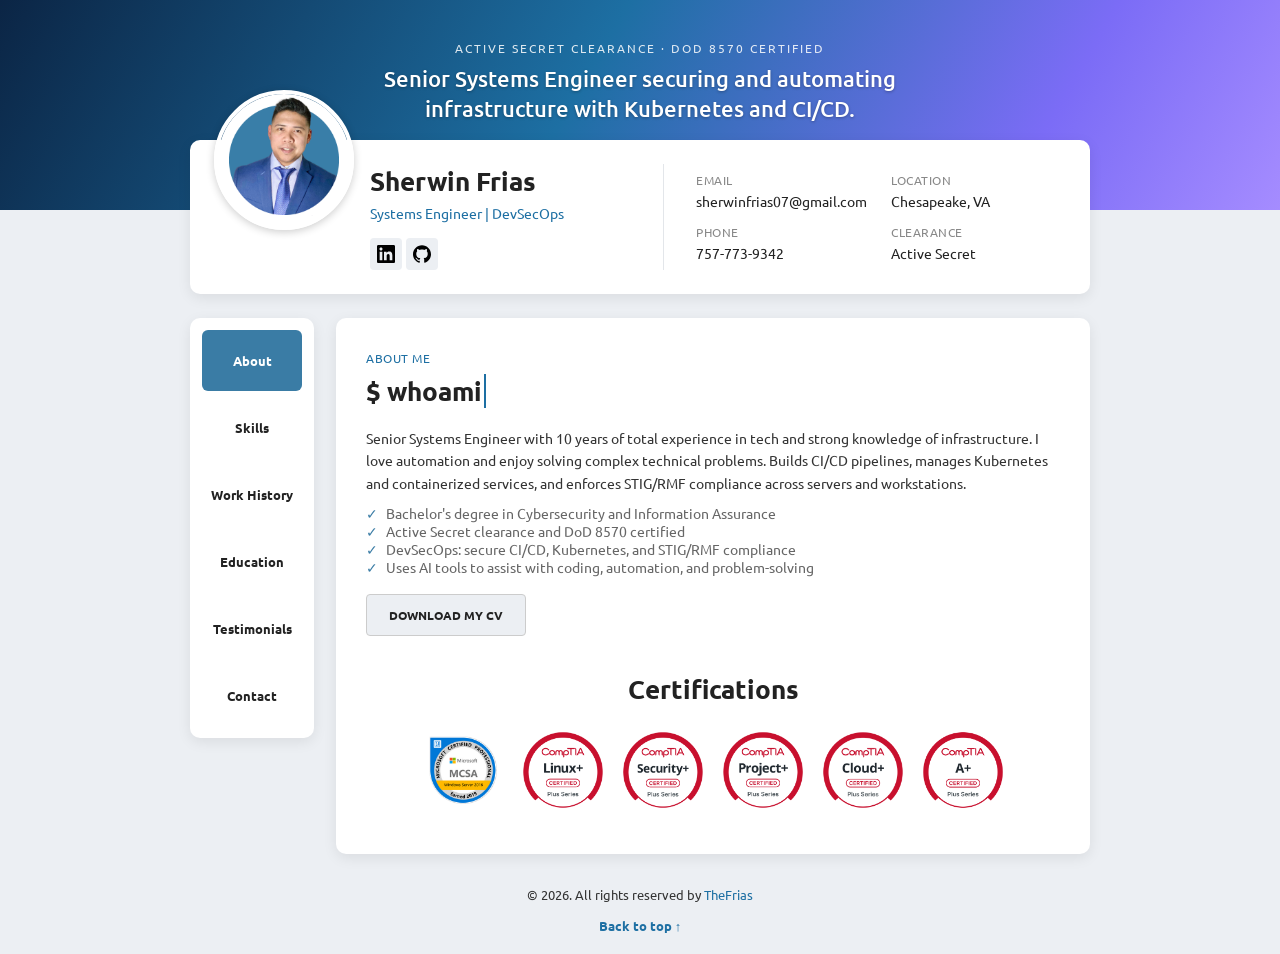
==== site/index.html @ 354f1a49 "added typewriter display for edu-title in styles.css and removed text-align center for edu-title" ====
<!DOCTYPE html>
<html lang="en">
<head>
  <meta charset="UTF-8">
  <meta name="viewport" content="width=device-width, initial-scale=1.0">
  <title>Sherwin Frias - Senior Systems Engineer</title>
  <link rel="icon" href="favicon.ico" sizes="16x16 32x32 48x48">
  <link rel="icon" type="image/png" sizes="192x192" href="icon-192.png">
  <link rel="apple-touch-icon" href="apple-touch-icon.png">
  <link rel="stylesheet" href="styles.css">
</head>
<body id="top">

  <!--
    EDITING GUIDE
    Replace the sample text inside the labeled sections below with your own information.
    To add another list entry, copy one complete item and edit its text.
    Keep the section IDs and matching tab data-target values unchanged.
  -->

  <!-- EDIT: Change the banner colors in the .banner rule in the style block above. Change the hero text below to edit the intro line. -->
  <div class="banner">
    <div class="container hero-text">
      <p class="hero-kicker">Active Secret Clearance &middot; DoD 8570 certified</p>
      <p class="hero-line">Senior Systems Engineer securing and automating infrastructure with Kubernetes and CI/CD.</p>
    </div>
  </div>

  <!-- EDIT: Profile photo, name, job title, social link, and contact details. -->
  <div class="container profile-wrap">
    <div class="profile-card">
      <div class="avatar">
        <!-- Your profile photo is images/profile.png. To change it, replace the file or the src below. -->
  <img src="images/profile.png" alt="Sherwin Frias" width="768" height="768">
      </div>

      <div class="identity">
  <h1>Sherwin Frias</h1>
  <p class="title">Systems Engineer | DevSecOps</p>
        <!-- EDIT: Replace the URL with your LinkedIn profile address. -->
  <a class="social" href="https://www.linkedin.com/in/sherwinf07" target="_blank" rel="noopener" aria-label="LinkedIn"><img src="images/linkedin.svg" alt="" width="18" height="18"></a>
  <a class="social" href="https://github.com/sherwinf07" target="_blank" rel="noopener" aria-label="GitHub"><img src="images/github.svg" alt="" width="18" height="18"></a>
      </div>

      <div class="details">
        <div>
          <div class="label">Email</div>
    <div class="value">sherwinfrias07@gmail.com</div>
        </div>
        <div>
          <div class="label">Location</div>
    <div class="value">Chesapeake, VA</div>
        </div>
        <div>
          <div class="label">Phone</div>
    <div class="value">757-773-9342</div>
        </div>
        <div>
          <div class="label">Clearance</div>
    <div class="value">Active Secret</div>
        </div>
      </div>
    </div>
  </div>

  <div class="container main">
    <!-- EDIT: Change the visible tab names only. Keep data-target matched to each section ID.
         TO ADD A NEW SECTION:
         1. Add a button here: <button class="tab" data-target="my-section">My Section</button>
         2. Copy one whole <section class="section" id="..."> block below (for example, the "skills" block).
         3. Change its id to exactly match data-target (my-section), then replace the text inside.
         The tabs and sections are matched by these names, so a mismatch means the tab won't open anything. -->
    <nav class="sidebar" role="tablist" aria-label="Portfolio sections">
      <button class="tab active" role="tab" id="tab-about" aria-controls="about" aria-selected="true" tabindex="0" data-target="about">About</button>
      <button class="tab" role="tab" id="tab-skills" aria-controls="skills" aria-selected="false" tabindex="-1" data-target="skills">Skills</button>
      <button class="tab" role="tab" id="tab-work" aria-controls="work" aria-selected="false" tabindex="-1" data-target="work">Work History</button>
      <button class="tab" role="tab" id="tab-education" aria-controls="education" aria-selected="false" tabindex="-1" data-target="education">Education</button>
      <button class="tab" role="tab" id="tab-testimonials" aria-controls="testimonials" aria-selected="false" tabindex="-1" data-target="testimonials">Testimonials</button>
      <button class="tab" role="tab" id="tab-contact" aria-controls="contact" aria-selected="false" tabindex="-1" data-target="contact">Contact</button>
    </nav>

    <main class="content">

      <!-- EDIT: About text, checklist items, CV link, and certification labels. -->
      <section class="section active" id="about" role="tabpanel" aria-labelledby="tab-about">
        <div class="eyebrow">About Me</div>
        <h2 class="typewriter">$ whoami</h2>
        <p>
          Senior Systems Engineer with 10 years of total experience in tech and strong knowledge of infrastructure. I love
          automation and enjoy solving complex technical problems. Builds CI/CD pipelines, manages Kubernetes and
          containerized services, and enforces STIG/RMF compliance across servers and workstations.
        </p>
        <ul class="checklist">
          <li>Bachelor's degree in Cybersecurity and Information Assurance</li>
          <li>Active Secret clearance and DoD 8570 certified</li>
          <li>DevSecOps: secure CI/CD, Kubernetes, and STIG/RMF compliance</li>
          <li>Uses AI tools to assist with coding, automation, and problem-solving</li>
        </ul>
        <!-- Put your CV PDF beside index.html and change cv.pdf if its filename is different. -->
        <a class="btn" href="cv.pdf" download>Download My CV</a>

        <div class="collections">
          <h3>Certifications</h3>
          <div class="cert-row">
            <img class="cert cert-inset" src="images/cert-mcsa.png" alt="Microsoft Certified Solutions Associate (MCSA)" width="220" height="220" loading="lazy">
            <img class="cert" src="images/cert-linux.png" alt="CompTIA Linux+" width="601" height="601" loading="lazy">
            <img class="cert" src="images/cert-security.png" alt="CompTIA Security+" width="601" height="601" loading="lazy">
            <img class="cert" src="images/cert-project.png" alt="CompTIA Project+" width="601" height="601" loading="lazy">
            <img class="cert" src="images/cert-cloud.png" alt="CompTIA Cloud+" width="600" height="600" loading="lazy">
            <img class="cert" src="images/cert-aplus.png" alt="CompTIA A+" width="625" height="625" loading="lazy">
          </div>
        </div>
      </section>

      <!-- EDIT: Move a skill into another level group to change its level. Expert and Hands-on are my defaults, so adjust them to match your experience. -->
      <section class="section" id="skills" role="tabpanel" aria-labelledby="tab-skills">
        <div class="eyebrow">Skills</div>
        <h2 class="typewriter typewriter-long">Technical Skills</h2>
        <div class="skill-level expert">
          <h3>Expert</h3>
          <ul class="skill-tags">
            <li>Windows Server and Group Policy</li>
            <li>Red Hat Enterprise Linux (RHEL)</li>
            <li>Hypervisor</li>
            <li>Networking and DNS (BIND9)</li>
            <li>Public Key Infrastructure (PKI)</li>
          </ul>
        </div>
        <div class="skill-level hands-on">
          <h3>Hands-on</h3>
          <ul class="skill-tags">
            <li>Storage (NAS/SAN)</li>
            <li>Scripting</li>
            <li>Cloud (AWS, Azure) and on-prem</li>
            <li>Active Directory</li>
            <li>ADFS</li>
            <li>Networking</li>
            <li>Firewalls</li>
            <li>Security appliance</li>
            <li>Domain controller</li>
            <li>Mail Exchange</li>
            <li>SQL database</li>
            <li>SharePoint</li>
            <li>XMPP</li>
            <li>Kubernetes</li>
            <li>Ansible Automation</li>
            <li>CI/CD</li>
            <li>GitOps with Argo CD</li>
            <li>Helm</li>
            <li>Docker</li>
            <li>Podman</li>
            <li>Keycloak (ICAM)</li>
            <li>Gitea</li>
            <li>Data-centric security</li>
            <li>Harbor</li>
            <li>Trivy</li>
            <li>Grype</li>
            <li>ACAS</li>
            <li>Azure Active Directory / Entra ID</li>
            <li>PowerShell</li>
            <li>Bash scripting</li>
            <li>Vulnerability scanning</li>
            <li>STIG / RMF compliance</li>
            <li>Certificate management</li>
            <li>Backup and recovery</li>
            <li>Monitoring</li>
            <li>Traefik</li>
            <li>NGINX</li>
            <li>VPN</li>
            <li>Cloudflare CDN</li>
            <li>Synology</li>
          </ul>
        </div>
        <div class="skill-level">
          <h3>Familiar</h3>
          <ul class="skill-tags">
            <li>Istio service mesh</li>
            <li>Prometheus</li>
            <li>Grafana</li>
            <li>Terraform</li>
            <li>Microsoft 365</li>
            <li>HTML</li>
            <li>CSS</li>
            <li>Python</li>
            <li>JavaScript</li>
          </ul>
        </div>
      </section>

      <!-- EDIT: Replace each sample job with your role, company, dates, and a short description.
           To add a job, copy one complete <div class="item">...</div> block. -->
      <section class="section" id="work" role="tabpanel" aria-labelledby="tab-work">
        <div class="eyebrow">Work History</div>
        <h2 class="typewriter typewriter-medium">Experience</h2>
        <div class="item current">
          <h4>Systems Engineer</h4>
          <div class="meta">GDIT &amp; Booz Allen Hamilton &middot; 07/2021 - Present &middot; Suffolk, VA</div>
          <ul class="job-bullets">
            <li>Provide technical support and expert advice for the Joint Staff and their multi-national mission partners.</li>
            <li>Architected and deployed Kubernetes to support the organization's container platform.</li>
            <li>Led the adoption of CI/CD practices to automate and accelerate software delivery across the organization.</li>
            <li>Introduced Infrastructure as Code (IaC) to the organization for provisioning, managing, and hardening infrastructure.</li>
            <li>Implemented DISA Security Technical Implementation Guide (STIG) requirements and maintained systems in accordance with the Risk Management Framework (RMF).</li>
            <li>Implemented and managed Windows-based Public Key Infrastructure (PKI) in a DoD environment, including certificate request generation and certificate installation.</li>
            <li>Coached and mentored teammates on systems engineering, automation, and security practices.</li>
          </ul>
        </div>
        <div class="item">
          <h4>Maritime Operations Center Technician</h4>
          <div class="meta">Peraton &amp; Apex Systems &middot; 06/2019 - 07/2021 &middot; Norfolk, VA</div>
          <ul class="job-bullets">
            <li>Delivered technical support to US Navy and Marine Corps users, including VIP customers.</li>
            <li>Performed repairs, upgrades, patching, and full system configuration.</li>
            <li>Responded promptly to high-priority trouble tickets while meeting service level agreement (SLA) targets.</li>
            <li>Developed PowerShell scripts to resolve end-user issues and automate routine tasks, improving productivity.</li>
            <li>Diagnosed hardware and software issues, identifying root causes to achieve complete problem resolution.</li>
            <li>Collaborated with the team in meetings to shape and improve the strategy for delivering exceptional customer service.</li>
          </ul>
        </div>
        <div class="item">
          <h4>Information Technology Specialist</h4>
          <div class="meta">TegraGlobal &middot; 06/2017 - 06/2019 &middot; Norfolk, VA</div>
          <ul class="job-bullets">
            <li>Monitored, upgraded, and maintained highly available servers and business applications, including Domain Controllers, Hyper-V, file and print servers, DNS, DHCP, PBX, VPN, and web servers.</li>
            <li>Partnered with the team to design IT infrastructure and deliver solutions for the company.</li>
            <li>Configured and managed network devices and security appliances.</li>
            <li>Provided on-site and remote support to end users, including managers and C-level executives.</li>
            <li>Managed user permissions, distribution lists, and security groups in Active Directory and Microsoft Office 365.</li>
          </ul>
        </div>
      </section>

      <!-- EDIT: Replace each sample school/certification below. Copy a complete item to add another.
           For a school logo, change the image path; keep the image in the images folder. -->
      <section class="section" id="education" role="tabpanel" aria-labelledby="tab-education">
        <h2 class="edu-title typewriter typewriter-medium">Education</h2>
        <div class="edu-grid">
          <div>
            <div class="edu-years">2020</div>
            <img class="edu-logo" src="images/wgu-logo.jpg" alt="Western Governors University logo" width="1650" height="601" loading="lazy">
            <div class="edu-school">Western Governors University</div>
            <div class="edu-degree">Bachelor of Science: Cybersecurity and Information Assurance</div>
          </div>
          <div>
            <div class="edu-years">2012 - 2017</div>
            <img class="edu-logo" src="images/tcc-logo.png" alt="Tidewater Community College logo" width="445" height="113" loading="lazy">
            <div class="edu-school">Tidewater Community College</div>
            <div class="edu-degree">Associate of Applied Science: Information System Technology (Magna Cum Laude)</div>
          </div>
        </div>

        <h2 class="cert-title">Certifications</h2>
        <ul class="cert-list">
          <li>
            <div class="cert-name">Microsoft Certified Solutions Associate (MCSA) Windows Server 2016</div>
            <div class="cert-meta">Microsoft (11/2019)</div>
          </li>
          <li>
            <div class="cert-name">CompTIA Linux+</div>
            <div class="cert-meta">CompTIA (issued 07/2022, expires 07/2028)</div>
          </li>
          <li>
            <div class="cert-name">CompTIA Security+</div>
            <div class="cert-meta">CompTIA (issued 07/2016, expires 07/2028)</div>
          </li>
          <li>
            <div class="cert-name">CompTIA Project+</div>
            <div class="cert-meta">CompTIA (issued 07/2020, expires 10/2028)</div>
          </li>
          <li>
            <div class="cert-name">CompTIA Cloud+</div>
            <div class="cert-meta">CompTIA (issued 07/2025, expires 07/2028)</div>
          </li>
          <li>
            <div class="cert-name">CompTIA A+</div>
            <div class="cert-meta">CompTIA (issued 01/2016, expires 07/2028)</div>
          </li>
        </ul>
      </section>

      <!-- EDIT: Add or change testimonials. Copy one <blockquote> block to add another. -->
      <section class="section" id="testimonials" role="tabpanel" aria-labelledby="tab-testimonials">
        <div class="eyebrow">Testimonials</div>
        <h2 class="typewriter typewriter-long">What People Say</h2>
        <blockquote class="quote">
          “Even though this is only a six-month reporting period, Sherwin has quickly grasped the many technical facets associated with managing and maintain nine networks supporting Joint and Multi-national partners and is the lead administrator for two of the nine networks.  He has met every dynamic challenge with professionalism, dedication, and expertise.  He has excellent customer interaction skills and quickly resolves issues as they come up.  I value his technical experience and knowledge and rely on his advice when addressing the many challenges associated with this contract.  He has my complete trust.  As our team moves forward into new technical domains associated with systems architecture/engineering and cloud technology, I will rely on Sherwin to continue expanding his professional knowledge and provide expert advice and leadership to the team and the customer as we move forward.”
          <cite>&mdash; Timothy Kalvoda, Project Manager and Engineering team lead at GDIT</cite>
        </blockquote>
        <blockquote class="quote">
          “I enjoyed my time working with Sherwin and came to know him as an invaluable asset to any team. He is intelligent, highly-skilled and his work ethic is unparcelled. Beyond that, he is an impressive facilitator who is always a bridge between IT professionals and other business units. His ability to learn new technologies is impressive &amp; his professional curiosity is insatiable. Along with his undeniable talent, Sherwin has always been an absolute joy to work with. He is a true team player, and never shrinks from a challenge. Without a doubt, I confidently recommend Sherwin to join your team. As a dedicated and knowledgeable professional, I know that he will be a beneficial addition to any organization.”
          <cite>&mdash; Joseph Jones, Project manager at tegraglobal</cite>
        </blockquote>

        <h2 class="cert-title">Awards</h2>
        <div class="awards-grid">
          <div>
            <div class="cert-name">The Hero Award</div>
            <div class="award-org">General Dynamics Information Technology</div>
            <div class="cert-meta">Year: 2021</div>
          </div>
          <div>
            <div class="cert-name">Magna Cum Laude</div>
            <div class="award-org">Tidewater Community College</div>
            <div class="cert-meta">Year: 2017</div>
          </div>
        </div>
      </section>

      <!-- EDIT: Update your contact details and social link. The message form needs a Formspree account. -->
      <section class="section" id="contact" role="tabpanel" aria-labelledby="tab-contact">
        <div class="contact-grid">
          <div class="contact-info">
            <h2>Sherwin Frias</h2>
            <p class="contact-role">Systems Engineer | DevSecOps</p>
            <p class="contact-intro">
              I'm looking forward to hearing from you! I'm here to help and answer any questions you have.
              Please leave a message, and I'll get back to you as soon as possible.
            </p>
            <a class="social" href="https://www.linkedin.com/in/sherwinf07" target="_blank" rel="noopener" aria-label="LinkedIn"><img src="images/linkedin.svg" alt="" width="18" height="18"></a>
            <a class="social" href="https://github.com/sherwinf07" target="_blank" rel="noopener" aria-label="GitHub"><img src="images/github.svg" alt="" width="18" height="18"></a>
          </div>

          <!-- Form submissions go to Formspree. The recipient email is set in the Formspree dashboard. -->
          <form class="contact-form" id="contact-form" action="https://formspree.io/f/xbgoprpg" method="POST">
            <div class="form-row">
              <label class="sr-only" for="first-name">First name</label>
              <input type="text" id="first-name" name="first_name" placeholder="First Name" autocomplete="given-name" required>
              <label class="sr-only" for="last-name">Last name</label>
              <input type="text" id="last-name" name="last_name" placeholder="Last Name" autocomplete="family-name" required>
            </div>
            <label class="sr-only" for="email">Email address</label>
            <input type="email" id="email" name="email" placeholder="Email Address" autocomplete="email" required>
            <label class="sr-only" for="phone">Phone number</label>
            <input type="tel" id="phone" name="phone" placeholder="Phone Number" autocomplete="tel">
            <label class="sr-only" for="message">Your message</label>
            <textarea id="message" name="message" placeholder="Your Message" required></textarea>
            <button type="submit" class="btn submit-btn">Submit</button>
            <p class="form-status" id="form-status" role="status"></p>
          </form>
        </div>
      </section>

    </main>
  </div>

  <!-- EDIT: Replace the year and footer link. -->
  <footer>
    <p style="margin-top:8px;">&copy; 2026. All rights reserved by <a href="#">TheFrias</a></p>
    <p class="footer-top"><a href="#top">Back to top &uarr;</a></p>
  </footer>

  <script>
    const tabs = document.querySelectorAll('.tab');
    const sections = document.querySelectorAll('.section');

    function activateTab(tab, focus) {
      tabs.forEach(t => {
        const selected = t === tab;
        t.classList.toggle('active', selected);
        t.setAttribute('aria-selected', selected);
        t.tabIndex = selected ? 0 : -1;
      });
      sections.forEach(s => s.classList.remove('active'));
      document.getElementById(tab.dataset.target).classList.add('active');
      if (focus) tab.focus();
    }

    tabs.forEach((tab, index) => {
      tab.addEventListener('click', () => activateTab(tab, false));
      tab.addEventListener('keydown', (event) => {
        const keys = { ArrowRight: 1, ArrowDown: 1, ArrowLeft: -1, ArrowUp: -1 };
        if (!(event.key in keys)) return;
        event.preventDefault();
        const next = tabs[(index + keys[event.key] + tabs.length) % tabs.length];
        activateTab(next, true);
      });
    });

    const contactForm = document.getElementById('contact-form');
    const formStatus = document.getElementById('form-status');

    contactForm.addEventListener('submit', async (event) => {
      event.preventDefault();
      formStatus.textContent = 'Sending...';
      try {
        const response = await fetch(contactForm.action, {
          method: 'POST',
          body: new FormData(contactForm),
          headers: { Accept: 'application/json' }
        });
        if (!response.ok) throw new Error('Request failed');
        contactForm.reset();
        formStatus.textContent = 'Thanks! Your message was sent.';
      } catch (error) {
        formStatus.textContent = 'Sorry, something went wrong. Please try again.';
      }
    });
  </script>
</body>
</html>
---- site/styles.css ----
@font-face { font-family: "Ubuntu"; src: url("fonts/Ubuntu-Regular.ttf") format("truetype"); font-weight: 400; font-style: normal; }
@font-face { font-family: "Ubuntu"; src: url("fonts/Ubuntu-Medium.ttf") format("truetype"); font-weight: 500; font-style: normal; }
@font-face { font-family: "Ubuntu"; src: url("fonts/Ubuntu-Bold.ttf") format("truetype"); font-weight: 700; font-style: normal; }
* { box-sizing: border-box; margin: 0; padding: 0; }

body {
  font-family: "Ubuntu", "Segoe UI", Arial, sans-serif;
  background: #eceff3;
  color: #222;
  min-height: 100vh;
  display: flex;
  flex-direction: column;
}

.banner {
  height: 210px;
  background: linear-gradient(120deg, #0b2545 0%, #1d6fa3 45%, #7b6cf6 80%, #a58cff 100%);
}

.hero-text { padding: 40px 0 0 0; color: #fff; text-align: center; }
.hero-kicker { font-size: 12px; text-transform: uppercase; letter-spacing: 2px; opacity: 0.85; }
.hero-line { font-size: 22px; font-weight: 500; line-height: 1.35; max-width: 560px; margin: 8px auto 0; text-shadow: 0 1px 3px rgba(0,0,0,0.3); }

.container {
  width: 90%;
  max-width: 900px;
  margin: 0 auto;
}

/* Profile card */
.profile-wrap {
  position: relative;
  margin-top: -120px;
}

.profile-card {
  background: #fff;
  border-radius: 10px;
  margin-top: 50px;
  padding: 24px 28px 24px 180px;
  display: flex;
  gap: 40px;
  box-shadow: 0 4px 14px rgba(0,0,0,0.08);
  position: relative;
}

.avatar {
  position: absolute;
  left: 24px;
  top: -50px;
  width: 140px;
  height: 140px;
  border-radius: 50%;
  border: 4px solid #fff;
  box-shadow: 0 2px 8px rgba(0,0,0,0.2);
  overflow: hidden;
}

.avatar img {
  width: 100%;
  height: 100%;
  object-fit: cover;
  display: block;
}

.avatar-placeholder {
  width: 100%;
  height: 100%;
  display: flex;
  align-items: center;
  justify-content: center;
  background: #3a7ca5;
  color: #fff;
  font-size: 40px;
  font-weight: bold;
}

.identity { flex: 1; }
.identity h1 { font-size: 26px; font-weight: 700; }
.identity .title { color: #1d6fa3; font-size: 14px; margin-top: 6px; }

.social {
  margin-top: 16px;
  display: inline-flex;
  width: 32px;
  height: 32px;
  align-items: center;
  justify-content: center;
  background: #eceff3;
  border-radius: 4px;
  color: #3a7ca5;
  text-decoration: none;
  font-weight: bold;
  font-size: 13px;
}

.social { transition: transform 0.2s, background 0.2s; }
.social:hover { transform: translateY(-2px); background: #dfe7ef; }

.details {
  border-left: 1px solid #e3e6ea;
  padding-left: 32px;
  display: grid;
  grid-template-columns: 1fr 1fr;
  gap: 14px 24px;
  font-size: 14px;
  align-content: center;
}

.details .label {
  font-size: 12px;
  color: #888;
  text-transform: uppercase;
  letter-spacing: 0.5px;
}

.details .value { margin-top: 4px; }

/* Main layout */
.main {
  display: flex;
  gap: 22px;
  margin-top: 24px;
  align-items: flex-start;
}

.sidebar {
  background: #fff;
  border-radius: 10px;
  width: 124px;
  padding: 12px;
  display: flex;
  flex-direction: column;
  gap: 6px;
  flex-shrink: 0;
  box-shadow: 0 4px 14px rgba(0,0,0,0.08);
}

.tab {
  border: none;
  background: none;
  font: inherit;
  font-size: 13px;
  font-weight: 600;
  color: #222;
  padding: 22px 8px;
  border-radius: 6px;
  cursor: pointer;
  text-align: center;
}

.tab:hover { background: #f3f5f8; }
.tab.active { background: #3a7ca5; color: #fff; }
.sr-only { position: absolute; width: 1px; height: 1px; padding: 0; margin: -1px; overflow: hidden; clip: rect(0, 0, 0, 0); white-space: nowrap; border: 0; }

.content {
  flex: 1;
  background: #fff;
  border-radius: 10px;
  padding: 32px 30px;
  min-height: 420px;
  box-shadow: 0 4px 14px rgba(0,0,0,0.08);
}

.section { display: none; }
.section.active { display: block; }

.eyebrow {
  font-size: 12px;
  color: #1d6fa3;
  text-transform: uppercase;
  letter-spacing: 0.5px;
}

.content h2 {
  font-size: 26px;
  font-weight: 700;
  margin: 8px 0 16px;
}

.content p { font-size: 14px; line-height: 1.6; color: #333; }

.typewriter {
  display: inline-block;
  overflow: hidden;
  white-space: nowrap;
  width: 0;
  border-right: 2px solid #1d6fa3;
  animation: typing 1.2s steps(var(--chars, 8)) 0.3s forwards, caret-blink 0.8s step-end infinite;
}
.typewriter-long { --chars: 16; }
.typewriter-medium { --chars: 10; }
@keyframes typing { to { width: calc(var(--chars, 8) * 1ch); } }
@keyframes caret-blink { 50% { border-color: transparent; } }

.checklist {
  list-style: none;
  margin-top: 10px;
  font-size: 14px;
  color: #666;
}

.checklist li { display: flex; gap: 8px; }
.checklist li::before {
  content: "\2713";
  flex-shrink: 0;
  color: #3a7ca5;
}

.btn {
  display: inline-block;
  margin-top: 18px;
  padding: 12px 22px;
  border: 1px solid #ccc;
  border-radius: 4px;
  background: #eceff3;
  color: #222;
  font-size: 12px;
  font-weight: 700;
  text-transform: uppercase;
  text-decoration: none;
  cursor: pointer;
}

.btn { transition: transform 0.2s, background 0.2s, color 0.2s; }
.btn:hover { transform: translateY(-2px); background: #1d6fa3; border-color: #1d6fa3; color: #fff; }

img.cert { transition: transform 0.2s; }
img.cert:hover { transform: translateY(-3px) scale(1.05); }

.collections { text-align: center; margin-top: 36px; }
.collections h3 { font-size: 26px; font-weight: 700; margin-bottom: 16px; }

.cert-row {
  display: flex;
  justify-content: center;
  gap: 12px;
  overflow-x: auto;
  scroll-snap-type: x mandatory;
  padding: 4px 2px 8px;
}

.cert {
  width: 88px;
  height: 88px;
  border-radius: 6px;
  display: flex;
  align-items: center;
  justify-content: center;
  color: #fff;
  font-size: 11px;
  font-weight: 700;
  text-align: center;
  padding: 6px;
  box-shadow: 0 1px 3px rgba(0,0,0,0.15);
}

img.cert { background: none; object-fit: contain; padding: 0; box-shadow: none; scroll-snap-align: start; flex: 0 0 88px; }
img.cert.cert-inset { padding: 10px; box-sizing: border-box; }

/* Simple list items for skills / history / education */
.item {
  border-bottom: 1px solid #eceff3;
  padding: 14px 0;
}
.item:last-child { border-bottom: none; }
.item h4 { font-size: 16px; margin: 0; }
.item .meta { font-size: 13px; color: #1d6fa3; margin-top: 4px; }
.item p { font-size: 14px; margin-top: 6px; }
.job-bullets { font-size: 14px; line-height: 1.5; margin: 8px 0 0 18px; padding: 0; list-style: disc; }
.job-bullets li { margin-bottom: 4px; }

/* Work history timeline */
#work .item { position: relative; border-bottom: none; border-left: 2px solid #c9dbe8; margin-left: 6px; padding: 0 0 24px 26px; }
#work .item:last-child { padding-bottom: 0; }
#work .item::before { content: ""; position: absolute; left: -7px; top: 4px; width: 12px; height: 12px; border-radius: 50%; background: #1d6fa3; box-shadow: 0 0 0 4px #e6f0f7; }
#work .item.current::before { animation: marker-pulse 1.6s ease-out infinite; }
@keyframes marker-pulse {
  0% { box-shadow: 0 0 0 0 rgba(29, 111, 163, 0.5); }
  70%, 100% { box-shadow: 0 0 0 10px rgba(29, 111, 163, 0); }
}
@media (prefers-reduced-motion: reduce) {
  #work .item.current::before { animation: none; }
  .edu-logo { transition: none; }
  #testimonials .quote { animation: none; }
  .typewriter { width: calc(var(--chars, 8) * 1ch); border-right-color: transparent; animation: none; }
}

.edu-title { font-size: 26px; font-weight: 700; margin: 8px 0 16px; }
.edu-grid { display: grid; grid-template-columns: 1fr 1fr; gap: 24px; }
.edu-years { text-align: right; font-size: 12px; color: #1d6fa3; letter-spacing: 1px; }
.edu-logo { width: 200px; height: 72px; max-width: 100%; object-fit: contain; object-position: left center; display: block; margin: 4px 0 10px; transition: transform 0.25s ease, filter 0.25s ease; }
.edu-logo:hover { transform: translateY(-4px); filter: drop-shadow(0 6px 8px rgba(0,0,0,0.15)); }
.edu-school { font-size: 16px; font-weight: 700; line-height: 1.2; }
.edu-degree { font-size: 12px; font-weight: 700; margin-top: 8px; line-height: 1.3; }

.content h2.cert-title { text-align: center; font-size: 26px; font-weight: 700; margin: 36px 0 16px; }
.cert-list { list-style: none; max-width: 520px; margin: 0 auto; }
.cert-list li { margin-bottom: 18px; }
.cert-name { display: flex; align-items: center; gap: 10px; font-size: 16px; font-weight: 700; }
.cert-name::after { content: ""; flex: 1; height: 1px; background: #222; }
.cert-meta { font-size: 12px; color: #777; text-transform: uppercase; margin-top: 3px; }
.awards-grid { display: grid; grid-template-columns: 1fr 1fr; gap: 24px; max-width: 560px; margin: 0 auto 8px; }
.awards-grid .cert-name { margin-bottom: 6px; }
.award-org { font-size: 12px; color: #1d6fa3; text-transform: uppercase; margin-top: 4px; }

@media (max-width: 720px) {
  .edu-grid { grid-template-columns: 1fr; }
}

.skill-level { margin: 18px 0; }
.skill-level h3 { font-size: 13px; text-transform: uppercase; letter-spacing: 1px; color: #1d6fa3; margin-bottom: 10px; }
.skill-tags { list-style: none; display: flex; flex-wrap: wrap; gap: 8px; margin: 0; padding: 0; }
.skill-tags li { font-size: 13px; padding: 6px 12px; border-radius: 999px; background: #f7f9fb; border: 1px solid #d5dde6; color: #333; }
.skill-level.expert .skill-tags li { background: #1d6fa3; border-color: #1d6fa3; color: #fff; font-weight: 700; }
.skill-level.hands-on .skill-tags li { background: #e6f0f7; border-color: #b9d3e6; }

.quote {
  border-left: 3px solid #3a7ca5;
  padding: 10px 16px;
  margin-bottom: 18px;
  font-size: 14px;
  line-height: 1.6;
  color: #444;
}
.quote cite { display: block; margin-top: 10px; font-style: normal; color: #1d6fa3; font-size: 12px; }
#testimonials .quote { animation: quote-rise 0.7s ease-out backwards; }
#testimonials .quote:nth-of-type(2) { animation-delay: 0.25s; }
@keyframes quote-rise {
  from { opacity: 0; transform: translateY(14px); }
  to { opacity: 1; transform: none; }
}

.contact-line { margin-top: 10px; font-size: 14px; }
.contact-line a { color: #1d6fa3; text-decoration: none; }

.contact-grid { display: grid; grid-template-columns: 1fr 1fr; gap: 32px; padding: 8px 10px 16px; align-items: center; }
.contact-info h2 { font-size: 26px; font-weight: 700; }
.contact-role { font-size: 12px; color: #1d6fa3; text-transform: uppercase; margin-top: 4px; }
.contact-intro { font-size: 14px; line-height: 1.6; margin: 16px 0; }
.contact-form { display: flex; flex-direction: column; gap: 10px; }
.form-row { display: grid; grid-template-columns: 1fr 1fr; gap: 10px; }
.contact-form input, .contact-form textarea {
  font: inherit;
  font-size: 13px;
  padding: 10px;
  border: 1px solid #e3e6ea;
  border-radius: 3px;
  width: 100%;
}
.contact-form textarea { height: 110px; resize: vertical; }
.submit-btn {
  align-self: flex-start;
  margin-top: 6px;
  text-transform: none;
  font-size: 13px;
  font-weight: 400;
  padding: 10px 26px;
  cursor: pointer;
}
.form-status { font-size: 12px; color: #1d6fa3; min-height: 16px; }

@media (max-width: 720px) {
  .contact-grid { grid-template-columns: 1fr; }
}

/* Footer */
footer {
  margin-top: auto;
  text-align: center;
  padding: 24px 0 20px;
  font-size: 13px;
  color: #333;
}

.logo-badge {
  width: 64px;
  height: 64px;
  margin: 0 auto 8px;
  border-radius: 50%;
  background: #3a7ca5;
  color: #fff;
  display: flex;
  align-items: center;
  justify-content: center;
  font-weight: 700;
  font-size: 22px;
}



footer a { color: #1d6fa3; text-decoration: none; }
.footer-top { margin-top: 14px; }
.footer-top a { font-weight: 700; }

@media (max-width: 720px) {
  .banner { height: auto; padding-bottom: 140px; }
  .profile-card { flex-direction: column; padding: 90px 20px 20px; }
  .avatar { left: 50%; transform: translateX(-50%); }
  .details { border-left: none; padding-left: 0; grid-template-columns: 1fr; }
  .identity { text-align: center; }
  .hero-text { padding-left: 0; padding-top: 18px; text-align: center; }
  .hero-line { font-size: 18px; margin-left: auto; margin-right: auto; }
  .main { flex-direction: column; align-items: stretch; }
  .cert-row { display: grid; grid-template-columns: repeat(2, 1fr); gap: 18px 16px; overflow: visible; padding: 4px 0 8px; justify-items: center; }
  img.cert { flex: none; width: 100%; max-width: 140px; height: auto; scroll-snap-align: none; }
  .awards-grid { grid-template-columns: 1fr; }
  .form-row { grid-template-columns: 1fr; }
  .sidebar { width: 100%; flex-direction: row; flex-wrap: wrap; }
  .tab { flex: 1 1 30%; padding: 12px 6px; }
}
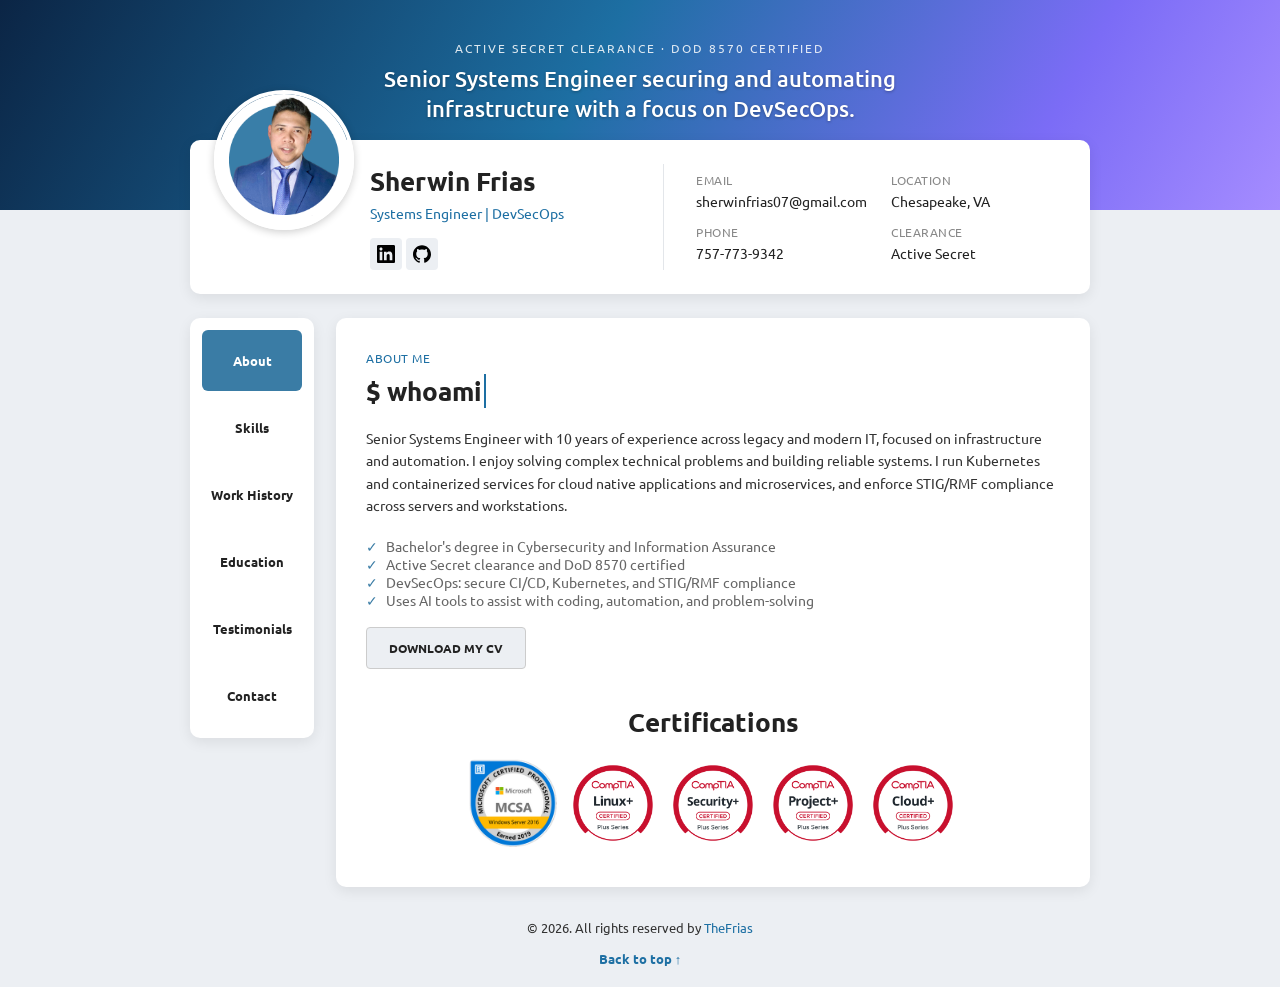
==== commit 2dca60a8: "added small fixes to contact section and styles. Updated contact info display and spacing. Improved " ====
--- a/site/index.html
+++ b/site/index.html
@@ -22,7 +22,7 @@
   <div class="banner">
     <div class="container hero-text">
       <p class="hero-kicker">Active Secret Clearance &middot; DoD 8570 certified</p>
-      <p class="hero-line">Senior Systems Engineer securing and automating infrastructure with Kubernetes and CI/CD.</p>
+      <p class="hero-line">Senior Systems Engineer securing and automating infrastructure with a focus on DevSecOps.</p>
     </div>
   </div>
 
@@ -86,9 +86,10 @@
         <div class="eyebrow">About Me</div>
         <h2 class="typewriter">$ whoami</h2>
         <p>
-          Senior Systems Engineer with 10 years of total experience in tech and strong knowledge of infrastructure. I love
-          automation and enjoy solving complex technical problems. Builds CI/CD pipelines, manages Kubernetes and
-          containerized services, and enforces STIG/RMF compliance across servers and workstations.
+          Senior Systems Engineer with 10 years of experience across legacy and modern IT, focused on
+          infrastructure and automation. I enjoy solving complex technical problems and building reliable systems. I
+          run Kubernetes and containerized services for cloud native applications and microservices, and enforce
+          STIG/RMF compliance across servers and workstations.
         </p>
         <ul class="checklist">
           <li>Bachelor's degree in Cybersecurity and Information Assurance</li>
@@ -102,12 +103,11 @@
         <div class="collections">
           <h3>Certifications</h3>
           <div class="cert-row">
-            <img class="cert cert-inset" src="images/cert-mcsa.png" alt="Microsoft Certified Solutions Associate (MCSA)" width="220" height="220" loading="lazy">
+            <img class="cert" src="images/cert-mcsa.png" alt="Microsoft Certified Solutions Associate (MCSA)" width="220" height="220" loading="lazy">
             <img class="cert" src="images/cert-linux.png" alt="CompTIA Linux+" width="601" height="601" loading="lazy">
             <img class="cert" src="images/cert-security.png" alt="CompTIA Security+" width="601" height="601" loading="lazy">
             <img class="cert" src="images/cert-project.png" alt="CompTIA Project+" width="601" height="601" loading="lazy">
             <img class="cert" src="images/cert-cloud.png" alt="CompTIA Cloud+" width="600" height="600" loading="lazy">
-            <img class="cert" src="images/cert-aplus.png" alt="CompTIA A+" width="625" height="625" loading="lazy">
           </div>
         </div>
       </section>
@@ -310,18 +310,26 @@
       <section class="section" id="contact" role="tabpanel" aria-labelledby="tab-contact">
         <div class="contact-grid">
           <div class="contact-info">
-            <h2>Sherwin Frias</h2>
-            <p class="contact-role">Systems Engineer | DevSecOps</p>
+            <div class="eyebrow">Contact</div>
+            <div class="contact-terminal">
+              <p class="type-line prompt-line" style="--chars: 17; --delay: 0.3s">$ cat contact.txt</p>
+              <p><strong>Name:</strong> Sherwin Frias</p>
+              <p><strong>Email:</strong> <a href="mailto:sherwinfrias07@gmail.com">sherwinfrias07@gmail.com</a></p>
+              <p><strong>Phone:</strong> <a href="tel:+17577739342">757-773-9342</a></p>
+              <p><strong>Location:</strong> Chesapeake, VA</p>
+            </div>
+            <h2 class="typewriter" style="--chars: 14; --heading-delay: 1.9s">$ ping sherwin</h2>
             <p class="contact-intro">
-              I'm looking forward to hearing from you! I'm here to help and answer any questions you have.
-              Please leave a message, and I'll get back to you as soon as possible.
+              Questions, project ideas, or opportunities are welcome. Send a message and I'll get back to you.
             </p>
-            <a class="social" href="https://www.linkedin.com/in/sherwinf07" target="_blank" rel="noopener" aria-label="LinkedIn"><img src="images/linkedin.svg" alt="" width="18" height="18"></a>
-            <a class="social" href="https://github.com/sherwinf07" target="_blank" rel="noopener" aria-label="GitHub"><img src="images/github.svg" alt="" width="18" height="18"></a>
-          </div>
-
-          <!-- Form submissions go to Formspree. The recipient email is set in the Formspree dashboard. -->
-          <form class="contact-form" id="contact-form" action="https://formspree.io/f/xbgoprpg" method="POST">
+            <div class="contact-social">
+              <a class="social" href="https://www.linkedin.com/in/sherwinf07" target="_blank" rel="noopener" aria-label="LinkedIn"><img src="images/linkedin.svg" alt="" width="18" height="18"></a>
+              <a class="social" href="https://github.com/sherwinf07" target="_blank" rel="noopener" aria-label="GitHub"><img src="images/github.svg" alt="" width="18" height="18"></a>
+            </div>
+          </div>
+
+          <!-- The Worker verifies Turnstile before forwarding submissions to Formspree. -->
+          <form class="contact-form" id="contact-form" action="https://contact.sherwinfrias07.workers.dev" method="POST">
             <div class="form-row">
               <label class="sr-only" for="first-name">First name</label>
               <input type="text" id="first-name" name="first_name" placeholder="First Name" autocomplete="given-name" required>
@@ -334,6 +342,8 @@
             <input type="tel" id="phone" name="phone" placeholder="Phone Number" autocomplete="tel">
             <label class="sr-only" for="message">Your message</label>
             <textarea id="message" name="message" placeholder="Your Message" required></textarea>
+            <input type="text" name="_gotcha" tabindex="-1" autocomplete="off" style="display:none" aria-hidden="true">
+            <div class="cf-turnstile" data-sitekey="0x4AAAAAAAi31ZWN2ZLQm8DO"></div>
             <button type="submit" class="btn submit-btn">Submit</button>
             <p class="form-status" id="form-status" role="status"></p>
           </form>
@@ -349,6 +359,7 @@
     <p class="footer-top"><a href="#top">Back to top &uarr;</a></p>
   </footer>
 
+  <script src="https://challenges.cloudflare.com/turnstile/v0/api.js" async defer></script>
   <script>
     const tabs = document.querySelectorAll('.tab');
     const sections = document.querySelectorAll('.section');
@@ -378,21 +389,33 @@
 
     const contactForm = document.getElementById('contact-form');
     const formStatus = document.getElementById('form-status');
+    const submitButton = contactForm.querySelector('button[type="submit"]');
 
     contactForm.addEventListener('submit', async (event) => {
       event.preventDefault();
+      const data = new FormData(contactForm);
+      if (!data.get('cf-turnstile-response')) {
+        formStatus.textContent = 'Please complete the verification and try again.';
+        return;
+      }
+      submitButton.disabled = true;
       formStatus.textContent = 'Sending...';
       try {
         const response = await fetch(contactForm.action, {
           method: 'POST',
-          body: new FormData(contactForm),
+          body: data,
           headers: { Accept: 'application/json' }
         });
-        if (!response.ok) throw new Error('Request failed');
+        const result = await response.json();
+        if (!response.ok || result.ok !== true) throw new Error('Submission was not accepted');
         contactForm.reset();
-        formStatus.textContent = 'Thanks! Your message was sent.';
+        formStatus.textContent = 'Thanks! Your message was accepted by Formspree.';
       } catch (error) {
+        console.error('Contact form submission failed:', error);
         formStatus.textContent = 'Sorry, something went wrong. Please try again.';
+      } finally {
+        submitButton.disabled = false;
+        if (window.turnstile) window.turnstile.reset();
       }
     });
   </script>
--- a/site/styles.css
+++ b/site/styles.css
@@ -155,6 +155,7 @@
 
 .content {
   flex: 1;
+  min-width: 0;
   background: #fff;
   border-radius: 10px;
   padding: 32px 30px;
@@ -186,7 +187,7 @@
   white-space: nowrap;
   width: 0;
   border-right: 2px solid #1d6fa3;
-  animation: typing 1.2s steps(var(--chars, 8)) 0.3s forwards, caret-blink 0.8s step-end infinite;
+  animation: typing 1.2s steps(var(--chars, 8)) var(--heading-delay, 0.3s) forwards, caret-blink 0.8s step-end infinite;
 }
 .typewriter-long { --chars: 16; }
 .typewriter-medium { --chars: 10; }
@@ -195,7 +196,7 @@
 
 .checklist {
   list-style: none;
-  margin-top: 10px;
+  margin-top: 20px;
   font-size: 14px;
   color: #666;
 }
@@ -256,7 +257,6 @@
 }
 
 img.cert { background: none; object-fit: contain; padding: 0; box-shadow: none; scroll-snap-align: start; flex: 0 0 88px; }
-img.cert.cert-inset { padding: 10px; box-sizing: border-box; }
 
 /* Simple list items for skills / history / education */
 .item {
@@ -334,10 +334,17 @@
 .contact-line { margin-top: 10px; font-size: 14px; }
 .contact-line a { color: #1d6fa3; text-decoration: none; }
 
-.contact-grid { display: grid; grid-template-columns: 1fr 1fr; gap: 32px; padding: 8px 10px 16px; align-items: center; }
-.contact-info h2 { font-size: 26px; font-weight: 700; }
+.contact-grid { display: grid; grid-template-columns: 1fr 1fr; gap: 32px; padding: 0 0 16px; align-items: start; }
+.contact-info { align-self: start; }
+.contact-terminal { margin-top: 8px; }
+.contact-terminal a { color: #1d6fa3; text-decoration: none; }
+.contact-terminal .prompt-line { font-size: 26px; font-weight: 700; margin-bottom: 12px; }
+.contact-terminal .type-line { display: block; overflow: hidden; white-space: nowrap; width: 0; animation: typing calc(var(--chars) * 1.2s / 14) steps(var(--chars)) var(--delay) forwards; }
+@media (prefers-reduced-motion: reduce) { .contact-terminal .type-line { width: auto; animation: none; } }
+.contact-social { margin-top: 28px; }
+.contact-info h2 { font-size: 26px; font-weight: 700; margin: 40px 0 0; line-height: 1.2; }
 .contact-role { font-size: 12px; color: #1d6fa3; text-transform: uppercase; margin-top: 4px; }
-.contact-intro { font-size: 14px; line-height: 1.6; margin: 16px 0; }
+.contact-intro { font-size: 14px; line-height: 1.6; margin: 12px 0 16px; }
 .contact-form { display: flex; flex-direction: column; gap: 10px; }
 .form-row { display: grid; grid-template-columns: 1fr 1fr; gap: 10px; }
 .contact-form input, .contact-form textarea {
@@ -404,6 +411,7 @@
   .main { flex-direction: column; align-items: stretch; }
   .cert-row { display: grid; grid-template-columns: repeat(2, 1fr); gap: 18px 16px; overflow: visible; padding: 4px 0 8px; justify-items: center; }
   img.cert { flex: none; width: 100%; max-width: 140px; height: auto; scroll-snap-align: none; }
+  img.cert:last-child:nth-child(odd) { grid-column: 1 / -1; }
   .awards-grid { grid-template-columns: 1fr; }
   .form-row { grid-template-columns: 1fr; }
   .sidebar { width: 100%; flex-direction: row; flex-wrap: wrap; }
